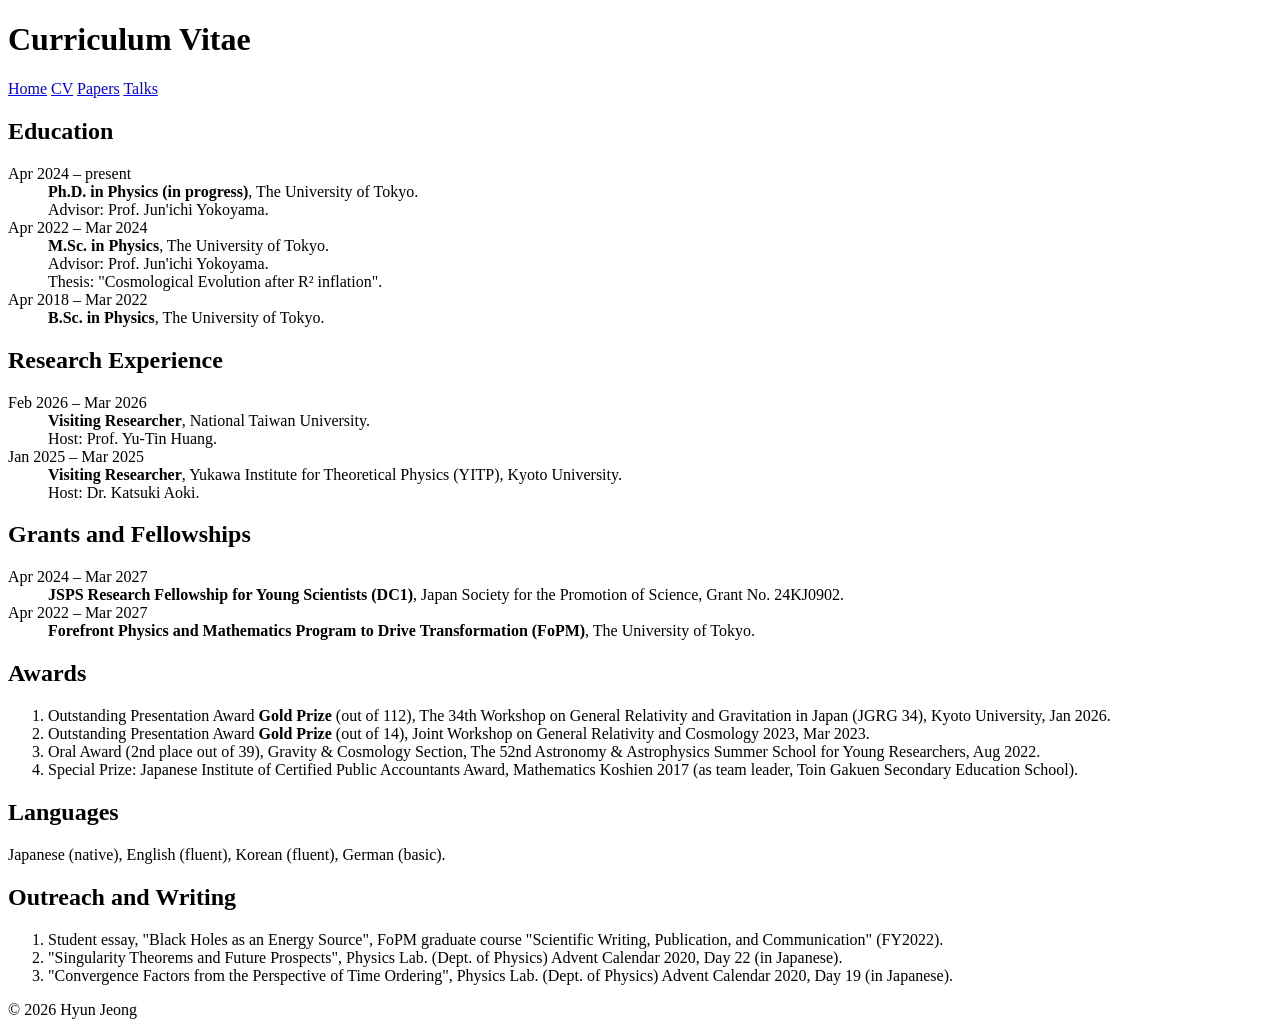
==== cv.html @ b9e9222a "Add files via upload" ====
<!DOCTYPE html>
<html lang="en">
<head>
<meta charset="UTF-8">
<meta name="viewport" content="width=device-width, initial-scale=1">
<title>CV | Hyun Jeong</title>
<link rel="stylesheet" href="assets/style.css">
</head>
<body>

<h1>Curriculum Vitae</h1>

<nav>
  <a href="index.html">Home</a>
  <a href="cv.html" class="active">CV</a>
  <a href="publications.html">Papers</a>
  <a href="talks.html">Talks</a>
</nav>

<h2>Education</h2>
<dl>
  <dt>Apr 2024 &ndash; present</dt>
  <dd><b>Ph.D. in Physics (in progress)</b>, The University of Tokyo.<br>Advisor: Prof. Jun'ichi Yokoyama.</dd>
  <dt>Apr 2022 &ndash; Mar 2024</dt>
  <dd><b>M.Sc. in Physics</b>, The University of Tokyo.<br>Advisor: Prof. Jun'ichi Yokoyama.<br>Thesis: "Cosmological Evolution after R&sup2; inflation".</dd>
  <dt>Apr 2018 &ndash; Mar 2022</dt>
  <dd><b>B.Sc. in Physics</b>, The University of Tokyo.</dd>
</dl>

<h2>Research Experience</h2>
<dl>
  <dt>Feb 2026 &ndash; Mar 2026</dt>
  <dd><b>Visiting Researcher</b>, National Taiwan University.<br>Host: Prof. Yu-Tin Huang.</dd>
  <dt>Jan 2025 &ndash; Mar 2025</dt>
  <dd><b>Visiting Researcher</b>, Yukawa Institute for Theoretical Physics (YITP), Kyoto University.<br>Host: Dr. Katsuki Aoki.</dd>
</dl>

<h2>Grants and Fellowships</h2>
<dl>
  <dt>Apr 2024 &ndash; Mar 2027</dt>
  <dd><b>JSPS Research Fellowship for Young Scientists (DC1)</b>, Japan Society for the Promotion of Science, Grant No. 24KJ0902.</dd>
  <dt>Apr 2022 &ndash; Mar 2027</dt>
  <dd><b>Forefront Physics and Mathematics Program to Drive Transformation (FoPM)</b>, The University of Tokyo.</dd>
</dl>

<h2>Awards</h2>
<ol class="list">
  <li>Outstanding Presentation Award <b>Gold Prize</b> (out of 112), The 34th Workshop on General Relativity and Gravitation in Japan (JGRG 34), Kyoto University, Jan 2026.</li>
  <li>Outstanding Presentation Award <b>Gold Prize</b> (out of 14), Joint Workshop on General Relativity and Cosmology 2023, Mar 2023.</li>
  <li>Oral Award (2nd place out of 39), Gravity &amp; Cosmology Section, The 52nd Astronomy &amp; Astrophysics Summer School for Young Researchers, Aug 2022.</li>
  <li>Special Prize: Japanese Institute of Certified Public Accountants Award, Mathematics Koshien 2017 (as team leader, Toin Gakuen Secondary Education School).</li>
</ol>

<h2>Languages</h2>
<p>Japanese (native), English (fluent), Korean (fluent), German (basic).</p>

<h2>Outreach and Writing</h2>
<ol class="list">
  <li>Student essay, "Black Holes as an Energy Source", FoPM graduate course "Scientific Writing, Publication, and Communication" (FY2022).</li>
  <li>"Singularity Theorems and Future Prospects", Physics Lab. (Dept. of Physics) Advent Calendar 2020, Day 22 (in Japanese).</li>
  <li>"Convergence Factors from the Perspective of Time Ordering", Physics Lab. (Dept. of Physics) Advent Calendar 2020, Day 19 (in Japanese).</li>
</ol>

<footer>&copy; 2026 Hyun Jeong</footer>

</body>
</html>
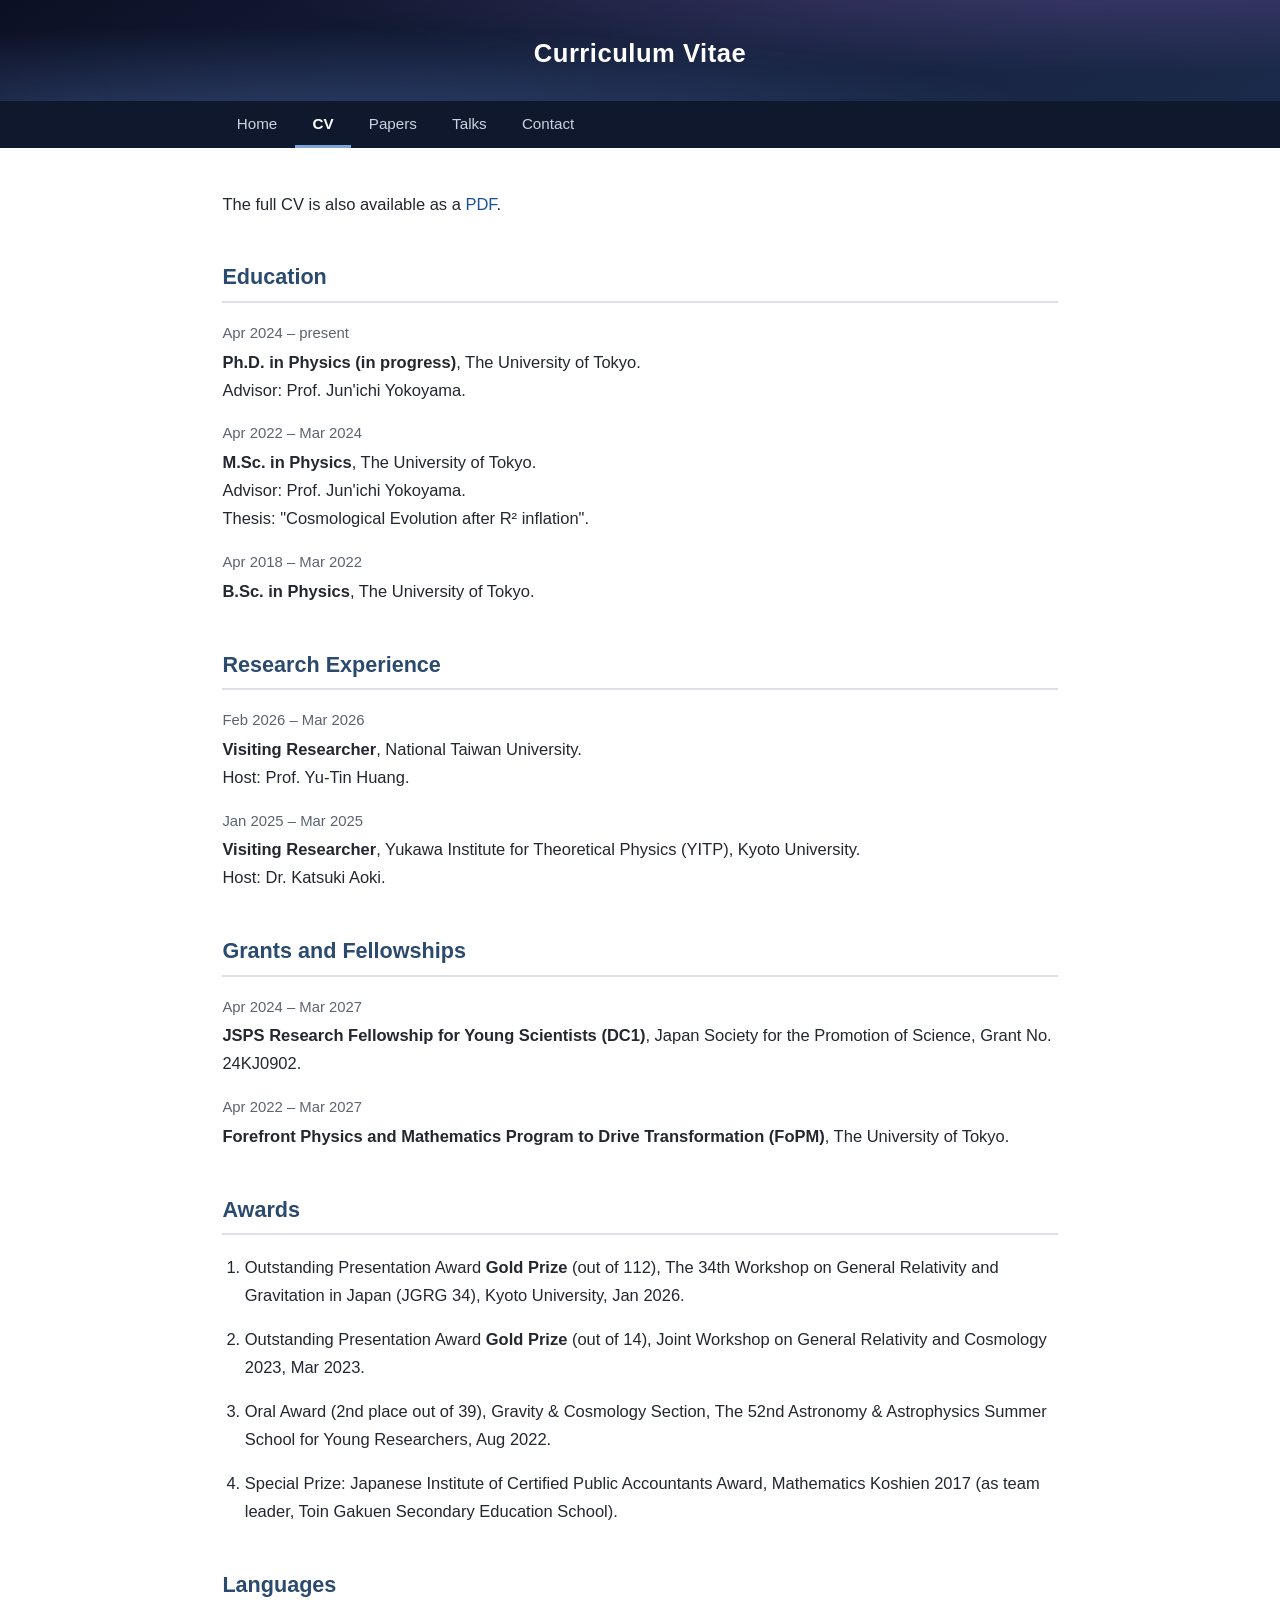
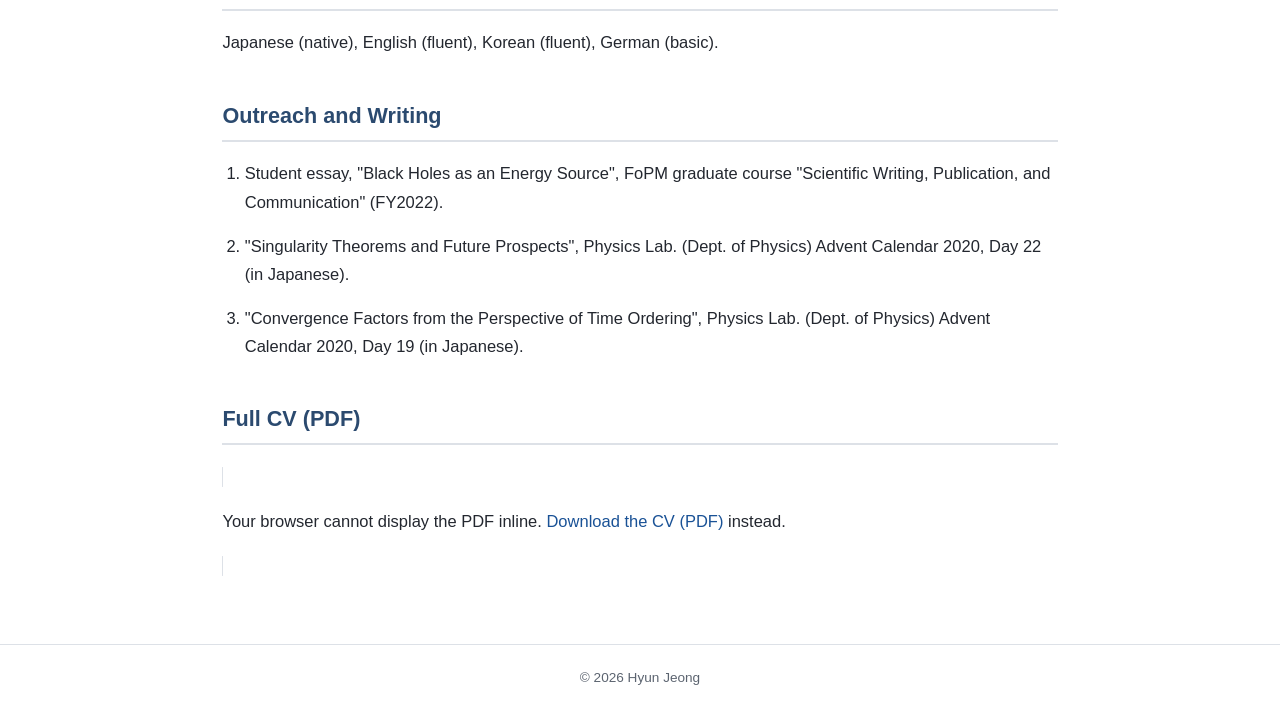
==== commit 0d5144ba: "Add files via upload" ====
--- a/cv.html
+++ b/cv.html
@@ -4,21 +4,192 @@
 <meta charset="UTF-8">
 <meta name="viewport" content="width=device-width, initial-scale=1">
 <title>CV | Hyun Jeong</title>
-<link rel="stylesheet" href="assets/style.css">
+<style>
+:root {
+  --ink: #23272f;
+  --muted: #5c6470;
+  --accent: #2b4a6f;
+  --link: #1a5296;
+  --line: #dde1e7;
+  --card-bg: #f7f9fb;
+  --max: 880px;
+}
+
+* { box-sizing: border-box; }
+
+body {
+  margin: 0;
+  font-family: "Segoe UI", "Helvetica Neue", Arial, sans-serif;
+  color: var(--ink);
+  background: #fff;
+  line-height: 1.7;
+  font-size: 16.5px;
+}
+
+/* ---- Banner ---- */
+.banner {
+  background:
+    radial-gradient(ellipse at 20% 120%, rgba(90,130,200,0.35), transparent 55%),
+    radial-gradient(ellipse at 85% -20%, rgba(140,100,190,0.30), transparent 55%),
+    linear-gradient(150deg, #0c1024 0%, #16213e 55%, #1b2a4a 100%);
+  color: #fff;
+  padding: 3.2rem 1.4rem 2.6rem;
+  text-align: center;
+}
+.banner.small { padding: 2rem 1.4rem 1.6rem; }
+.banner h1 { margin: 0; font-size: 2.1rem; letter-spacing: 0.02em; }
+.banner.small h1 { font-size: 1.6rem; }
+.banner .tagline { margin: 0.5rem 0 0; color: #c4cede; font-size: 1.02rem; }
+
+/* ---- Nav ---- */
+.navbar {
+  background: #10182e;
+  position: sticky;
+  top: 0;
+  z-index: 10;
+}
+.navbar .inner {
+  max-width: var(--max);
+  margin: 0 auto;
+  padding: 0 1.2rem;
+  display: flex;
+  flex-wrap: wrap;
+}
+.navbar a {
+  color: #c9d2e0;
+  text-decoration: none;
+  padding: 0.65rem 1.1rem;
+  font-size: 0.95rem;
+}
+.navbar a:hover { color: #fff; background: #1b2947; }
+.navbar a.active { color: #fff; font-weight: 600; box-shadow: inset 0 -3px 0 #7ea3d8; }
+
+/* ---- Layout ---- */
+main {
+  max-width: var(--max);
+  margin: 0 auto;
+  padding: 1.6rem 1.4rem 4rem;
+}
+
+h2 {
+  font-size: 1.35rem;
+  color: var(--accent);
+  margin-top: 2.6rem;
+  padding-bottom: 0.3rem;
+  border-bottom: 2px solid var(--line);
+}
+h3 { font-size: 1.05rem; margin-top: 1.4rem; }
+
+a { color: var(--link); text-decoration: none; }
+a:hover { text-decoration: underline; }
+
+/* ---- About ---- */
+.about {
+  display: flex;
+  gap: 2rem;
+  align-items: flex-start;
+  flex-wrap: wrap;
+  margin-top: 1.4rem;
+}
+.about img.photo {
+  width: 180px;
+  border-radius: 8px;
+  border: 1px solid var(--line);
+  flex-shrink: 0;
+}
+.about .text { flex: 1; min-width: 280px; }
+
+/* ---- Research cards ---- */
+.cards {
+  display: grid;
+  grid-template-columns: repeat(auto-fit, minmax(240px, 1fr));
+  gap: 1rem;
+  margin-top: 1.2rem;
+}
+.card {
+  background: var(--card-bg);
+  border: 1px solid var(--line);
+  border-radius: 8px;
+  padding: 1rem 1.1rem;
+}
+.card .card-head {
+  height: 6px;
+  border-radius: 3px;
+  margin-bottom: 0.8rem;
+  background: linear-gradient(90deg, #2b4a6f, #7ea3d8);
+}
+.card h3 { margin: 0 0 0.4rem; font-size: 1rem; color: var(--accent); }
+.card p { margin: 0; font-size: 0.92rem; color: var(--muted); }
+
+/* ---- News ---- */
+table.news td { vertical-align: top; padding: 0.2rem 1.1rem 0.2rem 0; }
+.news-date { color: var(--muted); white-space: nowrap; font-size: 0.95rem; }
+
+/* ---- Lists (papers, talks, awards) ---- */
+ol.list { padding-left: 1.4rem; }
+ol.list li { margin-bottom: 1rem; }
+.meta { color: var(--muted); font-size: 0.95rem; }
+.me { text-decoration: underline; text-underline-offset: 3px; }
+.tag {
+  display: inline-block;
+  font-size: 0.75rem;
+  padding: 0 0.5rem;
+  border-radius: 10px;
+  background: #e8eef6;
+  color: var(--accent);
+  margin-left: 0.35rem;
+  vertical-align: middle;
+}
+
+/* ---- Timeline ---- */
+dl.timeline dt { color: var(--muted); font-size: 0.93rem; margin-top: 1.1rem; }
+dl.timeline dd { margin: 0.1rem 0 0; }
+
+/* ---- Contact ---- */
+.contact {
+  background: var(--card-bg);
+  border: 1px solid var(--line);
+  border-radius: 8px;
+  padding: 1.2rem 1.4rem;
+  margin-top: 1.2rem;
+}
+.contact p { margin: 0.35rem 0; }
+.contact .label { color: var(--muted); font-size: 0.85rem; text-transform: uppercase; letter-spacing: 0.06em; margin-top: 0.9rem; }
+
+footer {
+  border-top: 1px solid var(--line);
+  color: var(--muted);
+  font-size: 0.85rem;
+  text-align: center;
+  padding: 1.3rem;
+}
+
+@media (max-width: 620px) {
+  .about { flex-direction: column; align-items: center; text-align: left; }
+  .banner h1 { font-size: 1.7rem; }
+}
+</style>
 </head>
 <body>
 
-<h1>Curriculum Vitae</h1>
-
-<nav>
+<div class="banner small">
+  <h1>Curriculum Vitae</h1>
+</div>
+
+<div class="navbar"><div class="inner">
   <a href="index.html">Home</a>
   <a href="cv.html" class="active">CV</a>
   <a href="publications.html">Papers</a>
   <a href="talks.html">Talks</a>
-</nav>
+  <a href="index.html#contact">Contact</a>
+</div></div>
+
+<main>
+
+<p>The full CV is also available as a <a href="cv.pdf" target="_blank" rel="noopener">PDF</a>.</p>
 
 <h2>Education</h2>
-<dl>
+<dl class="timeline">
   <dt>Apr 2024 &ndash; present</dt>
   <dd><b>Ph.D. in Physics (in progress)</b>, The University of Tokyo.<br>Advisor: Prof. Jun'ichi Yokoyama.</dd>
   <dt>Apr 2022 &ndash; Mar 2024</dt>
@@ -28,7 +199,7 @@
 </dl>
 
 <h2>Research Experience</h2>
-<dl>
+<dl class="timeline">
   <dt>Feb 2026 &ndash; Mar 2026</dt>
   <dd><b>Visiting Researcher</b>, National Taiwan University.<br>Host: Prof. Yu-Tin Huang.</dd>
   <dt>Jan 2025 &ndash; Mar 2025</dt>
@@ -36,7 +207,7 @@
 </dl>
 
 <h2>Grants and Fellowships</h2>
-<dl>
+<dl class="timeline">
   <dt>Apr 2024 &ndash; Mar 2027</dt>
   <dd><b>JSPS Research Fellowship for Young Scientists (DC1)</b>, Japan Society for the Promotion of Science, Grant No. 24KJ0902.</dd>
   <dt>Apr 2022 &ndash; Mar 2027</dt>
@@ -61,6 +232,14 @@
   <li>"Convergence Factors from the Perspective of Time Ordering", Physics Lab. (Dept. of Physics) Advent Calendar 2020, Day 19 (in Japanese).</li>
 </ol>
 
+<h2>Full CV (PDF)</h2>
+<object data="cv.pdf" type="application/pdf" width="100%" height="800" style="border:1px solid #dde1e7; border-radius:8px;">
+  <p>Your browser cannot display the PDF inline.
+     <a href="cv.pdf" target="_blank" rel="noopener">Download the CV (PDF)</a> instead.</p>
+</object>
+
+</main>
+
 <footer>&copy; 2026 Hyun Jeong</footer>
 
 </body>
